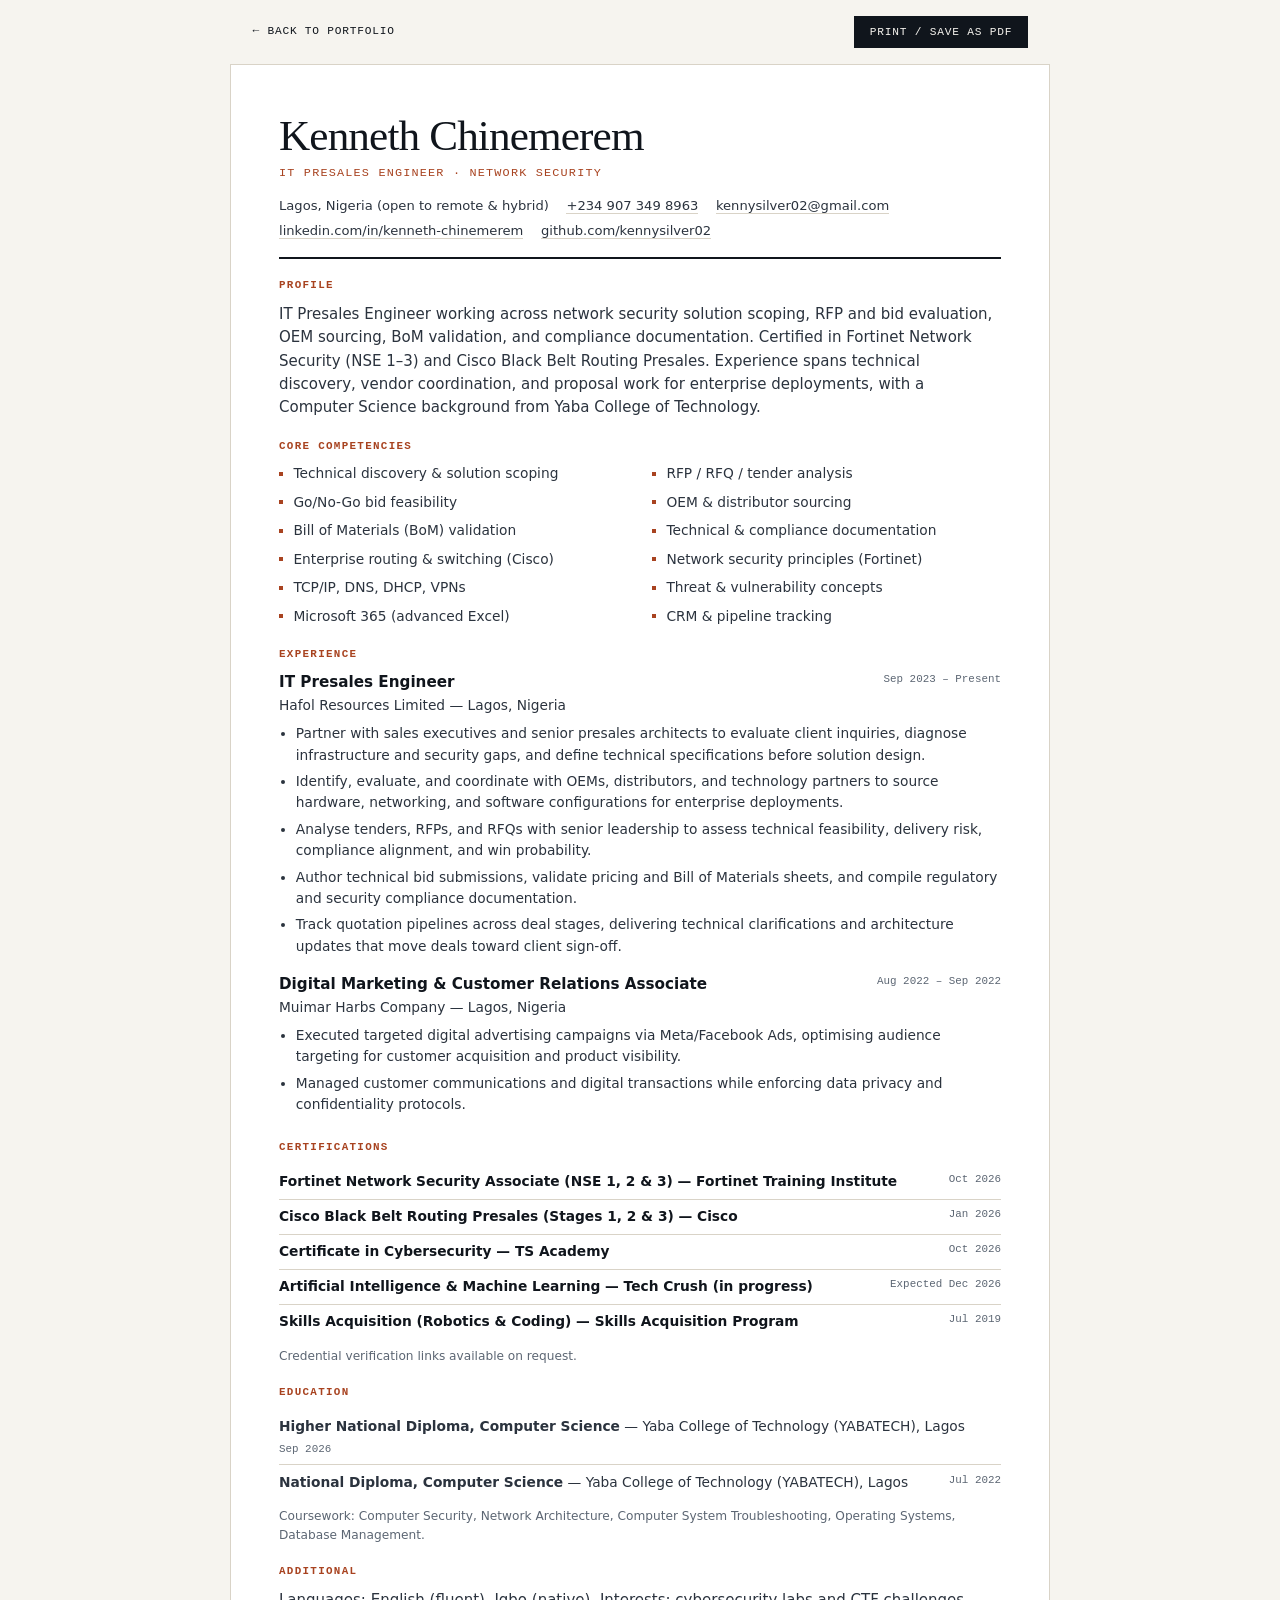
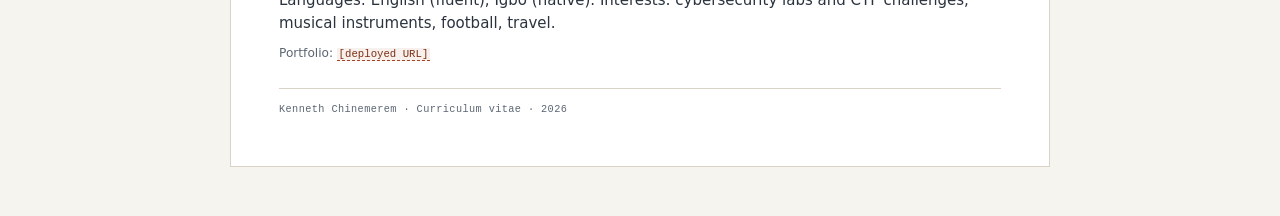
==== cv.html @ fb78365c "Rebuild portfolio as presales evidence site Replace the template with an editorial profile: three ca" ====
<!DOCTYPE html>
<html lang="en">
<head>
<meta charset="UTF-8">
<meta name="viewport" content="width=device-width, initial-scale=1.0">
<title>Kenneth Chinemerem — Curriculum Vitae</title>
<meta name="description" content="Curriculum vitae for Kenneth Chinemerem, IT Presales Engineer and network security specialist.">
<meta name="robots" content="index, follow">
<link rel="icon" href="img/favicon.svg" type="image/svg+xml">
<style>
  :root {
    --ink: #10151c;
    --ink-2: #2b333e;
    --muted: #5c6673;
    --paper: #f6f4ef;
    --line: #d9d3c7;
    --accent: #a84320;
    --serif: "Iowan Old Style", "Palatino Linotype", Palatino, Georgia, "Times New Roman", serif;
    --sans: ui-sans-serif, system-ui, -apple-system, "Segoe UI", Roboto, "Helvetica Neue", Arial, sans-serif;
    --mono: ui-monospace, "SF Mono", "Cascadia Mono", "Segoe UI Mono", Menlo, Consolas, monospace;
  }

  * { box-sizing: border-box; }

  html { -webkit-text-size-adjust: 100%; }

  body {
    margin: 0;
    background: var(--paper);
    color: var(--ink);
    font-family: var(--sans);
    font-size: 15px;
    line-height: 1.55;
  }

  a { color: inherit; }

  h1, h2, h3, p, ul, dl, dd { margin: 0; }
  ul { padding: 0; }

  .toolbar {
    display: flex;
    justify-content: space-between;
    align-items: center;
    gap: 1rem;
    max-width: 820px;
    margin: 0 auto;
    padding: 1rem 1.4rem;
  }

  .toolbar a,
  .toolbar button {
    font-family: var(--mono);
    font-size: 0.7rem;
    letter-spacing: 0.07em;
    text-transform: uppercase;
    text-decoration: none;
  }

  .toolbar button {
    padding: 0.55rem 0.9rem;
    border: 1px solid var(--ink);
    background: var(--ink);
    color: var(--paper);
    cursor: pointer;
  }

  .toolbar button:hover { background: var(--accent); border-color: var(--accent); }

  .page {
    max-width: 820px;
    margin: 0 auto 3rem;
    padding: clamp(1.4rem, 4vw, 3rem);
    background: #fff;
    border: 1px solid var(--line);
  }

  header.cv-head {
    padding-bottom: 1rem;
    border-bottom: 2px solid var(--ink);
  }

  .cv-name {
    font-family: var(--serif);
    font-size: clamp(2rem, 5vw, 2.7rem);
    font-weight: 400;
    letter-spacing: -0.02em;
    line-height: 1.05;
  }

  .cv-role {
    margin-top: 0.35rem;
    font-family: var(--mono);
    font-size: 0.74rem;
    letter-spacing: 0.1em;
    text-transform: uppercase;
    color: var(--accent);
  }

  .cv-contact {
    display: flex;
    flex-wrap: wrap;
    gap: 0.25rem 1.1rem;
    margin-top: 0.9rem;
    padding: 0;
    list-style: none;
    color: var(--ink-2);
    font-size: 0.82rem;
  }

  .cv-contact a { text-decoration: none; border-bottom: 1px solid var(--line); }
  .cv-contact a:hover { border-color: var(--accent); }

  section.cv-section {
    padding-top: 1.15rem;
  }

  .cv-section h2 {
    margin-bottom: 0.55rem;
    color: var(--accent);
    font-family: var(--mono);
    font-size: 0.68rem;
    font-weight: 600;
    letter-spacing: 0.12em;
    text-transform: uppercase;
  }

  .summary { color: var(--ink-2); }

  .competencies {
    display: grid;
    grid-template-columns: repeat(2, minmax(0, 1fr));
    gap: 0.45rem 1.5rem;
    margin: 0;
    padding: 0;
    list-style: none;
    font-size: 0.86rem;
    color: var(--ink-2);
  }

  .competencies li { position: relative; padding-left: 0.9rem; }
  .competencies li::before {
    content: "";
    position: absolute;
    top: 0.62em;
    left: 0;
    width: 4px;
    height: 4px;
    background: var(--accent);
  }

  .job + .job { margin-top: 1rem; }

  .job-head {
    display: flex;
    flex-wrap: wrap;
    justify-content: space-between;
    gap: 0.2rem 1rem;
  }

  .job-title {
    font-size: 0.95rem;
    font-weight: 700;
  }

  .job-org {
    font-size: 0.86rem;
    color: var(--ink-2);
  }

  .job-date {
    font-family: var(--mono);
    font-size: 0.68rem;
    color: var(--muted);
    white-space: nowrap;
  }

  .job ul {
    margin-top: 0.45rem;
    padding-left: 1.05rem;
    color: var(--ink-2);
    font-size: 0.86rem;
  }

  .job li { margin-bottom: 0.32rem; }

  .cred-list, .edu-list {
    margin: 0;
    padding: 0;
    list-style: none;
  }

  .cred-list li, .edu-list li {
    display: flex;
    flex-wrap: wrap;
    justify-content: space-between;
    gap: 0.2rem 1rem;
    padding: 0.4rem 0;
    border-bottom: 1px solid var(--line);
    font-size: 0.86rem;
    color: var(--ink-2);
  }

  .cred-list li:last-child, .edu-list li:last-child { border-bottom: 0; }

  .cred-name { font-weight: 600; color: var(--ink); }

  .cred-date {
    font-family: var(--mono);
    font-size: 0.68rem;
    color: var(--muted);
    white-space: nowrap;
  }

  .muted-note {
    margin-top: 0.5rem;
    color: var(--muted);
    font-size: 0.76rem;
  }

  .cv-foot {
    margin-top: 1.6rem;
    padding-top: 0.8rem;
    border-top: 1px solid var(--line);
    color: var(--muted);
    font-family: var(--mono);
    font-size: 0.64rem;
    letter-spacing: 0.04em;
  }

  .ph {
    padding: 0 0.15em;
    border-bottom: 1px dashed var(--accent);
    background: rgba(168, 67, 32, 0.08);
    color: #7c2f14;
    font-family: var(--mono);
    font-size: 0.88em;
  }

  :focus-visible { outline: 2px solid #1d4ed8; outline-offset: 3px; }

  @media (max-width: 620px) {
    .competencies { grid-template-columns: 1fr; }
  }

  @page { size: A4; margin: 14mm; }

  @media print {
    body { background: #fff; font-size: 10pt; line-height: 1.4; }

    .toolbar { display: none !important; }

    .page {
      max-width: none;
      margin: 0;
      padding: 0;
      border: 0;
    }

    a { text-decoration: none; border: 0; }

    .cv-contact a { border: 0; }

    .ph {
      padding: 0;
      border: 0;
      background: none;
      color: #000;
      font-family: inherit;
      font-size: inherit;
    }

    .job, .cred-list li, .edu-list li { break-inside: avoid; }

    a[href^="http"]::after {
      content: " (" attr(href) ")";
      font-size: 8pt;
      color: #444;
    }
  }
</style>
</head>
<body>

<div class="toolbar">
  <a href="index.html">← Back to portfolio</a>
  <button type="button" onclick="window.print()">Print / Save as PDF</button>
</div>

<main class="page">

  <header class="cv-head">
    <h1 class="cv-name">Kenneth Chinemerem</h1>
    <p class="cv-role">IT Presales Engineer · Network Security</p>
    <ul class="cv-contact">
      <li>Lagos, Nigeria (open to remote &amp; hybrid)</li>
      <li><a href="tel:+2349073498963">+234&nbsp;907&nbsp;349&nbsp;8963</a></li>
      <li><a href="mailto:kennysilver02@gmail.com">kennysilver02@gmail.com</a></li>
      <li><a href="https://linkedin.com/in/kenneth-chinemerem">linkedin.com/in/kenneth-chinemerem</a></li>
      <li><a href="https://github.com/kennysilver02">github.com/kennysilver02</a></li>
    </ul>
  </header>

  <section class="cv-section">
    <h2>Profile</h2>
    <p class="summary">
      IT Presales Engineer working across network security solution scoping, RFP and bid
      evaluation, OEM sourcing, BoM validation, and compliance documentation. Certified in
      Fortinet Network Security (NSE 1–3) and Cisco Black Belt Routing Presales. Experience
      spans technical discovery, vendor coordination, and proposal work for enterprise
      deployments, with a Computer Science background from Yaba College of Technology.
    </p>
  </section>

  <section class="cv-section">
    <h2>Core competencies</h2>
    <ul class="competencies">
      <li>Technical discovery &amp; solution scoping</li>
      <li>RFP / RFQ / tender analysis</li>
      <li>Go/No-Go bid feasibility</li>
      <li>OEM &amp; distributor sourcing</li>
      <li>Bill of Materials (BoM) validation</li>
      <li>Technical &amp; compliance documentation</li>
      <li>Enterprise routing &amp; switching (Cisco)</li>
      <li>Network security principles (Fortinet)</li>
      <li>TCP/IP, DNS, DHCP, VPNs</li>
      <li>Threat &amp; vulnerability concepts</li>
      <li>Microsoft 365 (advanced Excel)</li>
      <li>CRM &amp; pipeline tracking</li>
    </ul>
  </section>

  <section class="cv-section">
    <h2>Experience</h2>

    <article class="job">
      <div class="job-head">
        <div>
          <div class="job-title">IT Presales Engineer</div>
          <div class="job-org">Hafol Resources Limited — Lagos, Nigeria</div>
        </div>
        <div class="job-date">Sep 2023 – Present</div>
      </div>
      <ul>
        <li>Partner with sales executives and senior presales architects to evaluate client inquiries, diagnose infrastructure and security gaps, and define technical specifications before solution design.</li>
        <li>Identify, evaluate, and coordinate with OEMs, distributors, and technology partners to source hardware, networking, and software configurations for enterprise deployments.</li>
        <li>Analyse tenders, RFPs, and RFQs with senior leadership to assess technical feasibility, delivery risk, compliance alignment, and win probability.</li>
        <li>Author technical bid submissions, validate pricing and Bill of Materials sheets, and compile regulatory and security compliance documentation.</li>
        <li>Track quotation pipelines across deal stages, delivering technical clarifications and architecture updates that move deals toward client sign-off.</li>
      </ul>
    </article>

    <article class="job">
      <div class="job-head">
        <div>
          <div class="job-title">Digital Marketing &amp; Customer Relations Associate</div>
          <div class="job-org">Muimar Harbs Company — Lagos, Nigeria</div>
        </div>
        <div class="job-date">Aug 2022 – Sep 2022</div>
      </div>
      <ul>
        <li>Executed targeted digital advertising campaigns via Meta/Facebook Ads, optimising audience targeting for customer acquisition and product visibility.</li>
        <li>Managed customer communications and digital transactions while enforcing data privacy and confidentiality protocols.</li>
      </ul>
    </article>
  </section>

  <section class="cv-section">
    <h2>Certifications</h2>
    <ul class="cred-list">
      <li>
        <span class="cred-name">Fortinet Network Security Associate (NSE 1, 2 &amp; 3) — Fortinet Training Institute</span>
        <span class="cred-date">Oct 2026</span>
      </li>
      <li>
        <span class="cred-name">Cisco Black Belt Routing Presales (Stages 1, 2 &amp; 3) — Cisco</span>
        <span class="cred-date">Jan 2026</span>
      </li>
      <li>
        <span class="cred-name">Certificate in Cybersecurity — TS Academy</span>
        <span class="cred-date">Oct 2026</span>
      </li>
      <li>
        <span class="cred-name">Artificial Intelligence &amp; Machine Learning — Tech Crush (in progress)</span>
        <span class="cred-date">Expected Dec 2026</span>
      </li>
      <li>
        <span class="cred-name">Skills Acquisition (Robotics &amp; Coding) — Skills Acquisition Program</span>
        <span class="cred-date">Jul 2019</span>
      </li>
    </ul>
    <p class="muted-note">Credential verification links available on request.</p>
  </section>

  <section class="cv-section">
    <h2>Education</h2>
    <ul class="edu-list">
      <li>
        <span><strong>Higher National Diploma, Computer Science</strong> — Yaba College of Technology (YABATECH), Lagos</span>
        <span class="cred-date">Sep 2026</span>
      </li>
      <li>
        <span><strong>National Diploma, Computer Science</strong> — Yaba College of Technology (YABATECH), Lagos</span>
        <span class="cred-date">Jul 2022</span>
      </li>
    </ul>
    <p class="muted-note">Coursework: Computer Security, Network Architecture, Computer System Troubleshooting, Operating Systems, Database Management.</p>
  </section>

  <section class="cv-section">
    <h2>Additional</h2>
    <p class="summary">
      Languages: English (fluent), Igbo (native). Interests: cybersecurity labs and CTF
      challenges, musical instruments, football, travel.
    </p>
    <p class="muted-note">
      Portfolio: <span class="ph">[deployed URL]</span>
    </p>
  </section>

  <footer class="cv-foot">
    Kenneth Chinemerem · Curriculum vitae · 2026
  </footer>

</main>

</body>
</html>
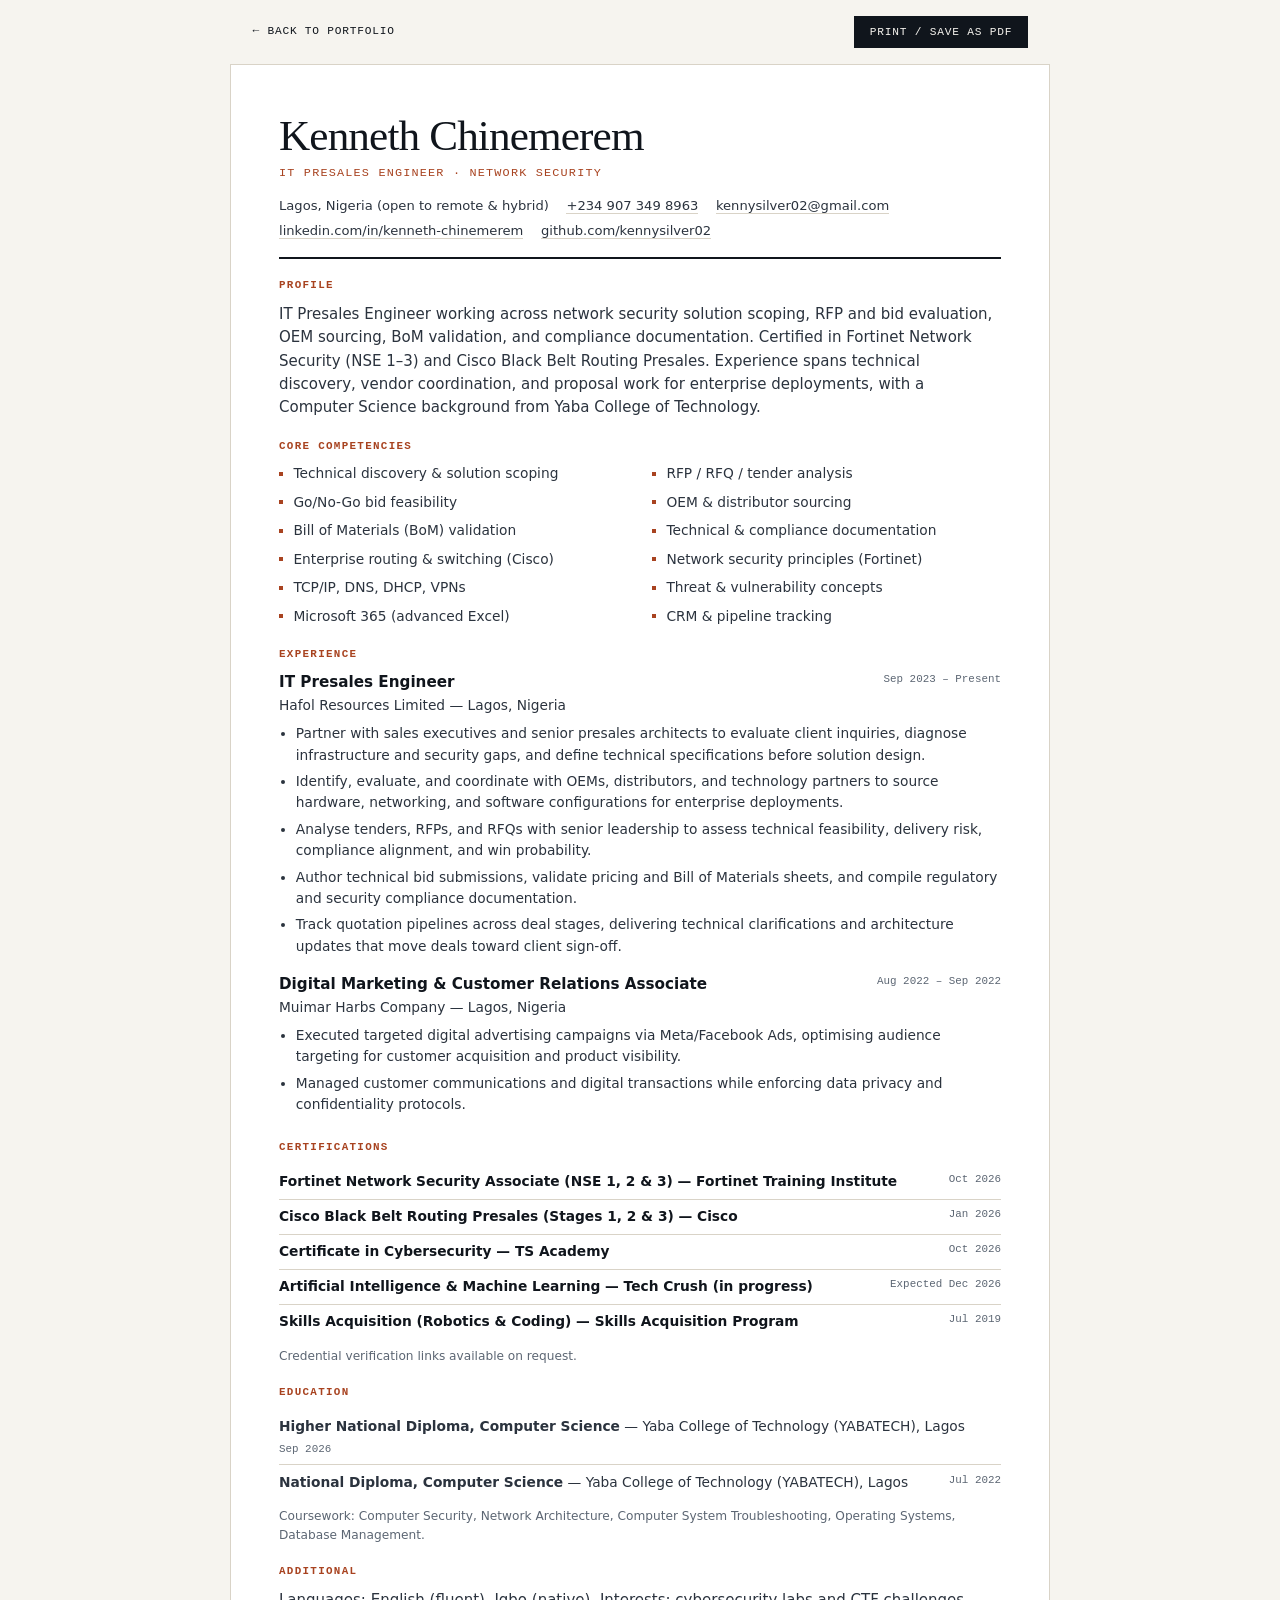
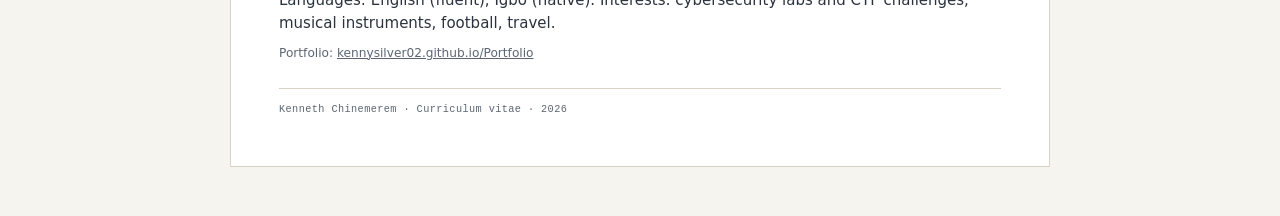
==== commit 09d622c5: "Remove placeholders and reframe cases as workflows Replace the client-specific bracketed fields with" ====
--- a/cv.html
+++ b/cv.html
@@ -228,15 +228,6 @@
     letter-spacing: 0.04em;
   }
 
-  .ph {
-    padding: 0 0.15em;
-    border-bottom: 1px dashed var(--accent);
-    background: rgba(168, 67, 32, 0.08);
-    color: #7c2f14;
-    font-family: var(--mono);
-    font-size: 0.88em;
-  }
-
   :focus-visible { outline: 2px solid #1d4ed8; outline-offset: 3px; }
 
   @media (max-width: 620px) {
@@ -260,15 +251,6 @@
     a { text-decoration: none; border: 0; }
 
     .cv-contact a { border: 0; }
-
-    .ph {
-      padding: 0;
-      border: 0;
-      background: none;
-      color: #000;
-      font-family: inherit;
-      font-size: inherit;
-    }
 
     .job, .cred-list li, .edu-list li { break-inside: avoid; }
 
@@ -414,7 +396,7 @@
       challenges, musical instruments, football, travel.
     </p>
     <p class="muted-note">
-      Portfolio: <span class="ph">[deployed URL]</span>
+      Portfolio: <a href="https://kennysilver02.github.io/Portfolio/">kennysilver02.github.io/Portfolio</a>
     </p>
   </section>
 
